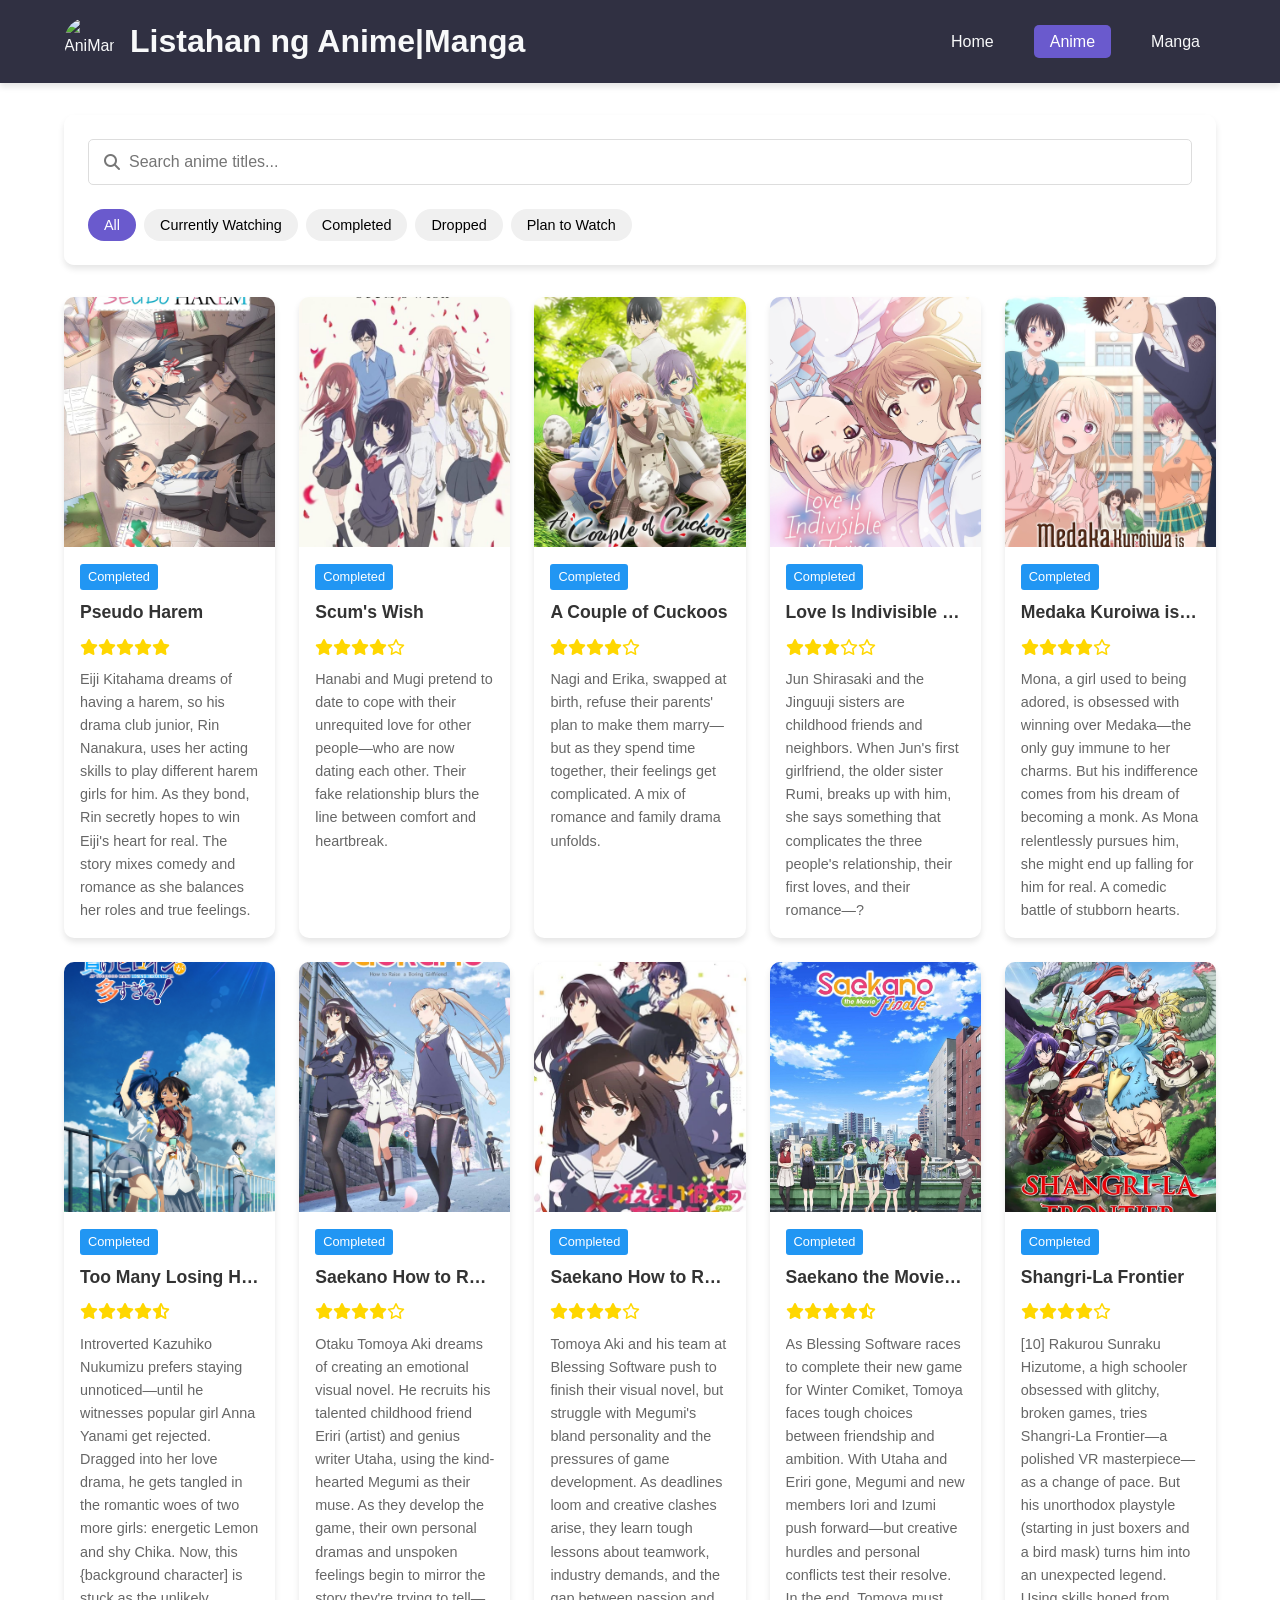
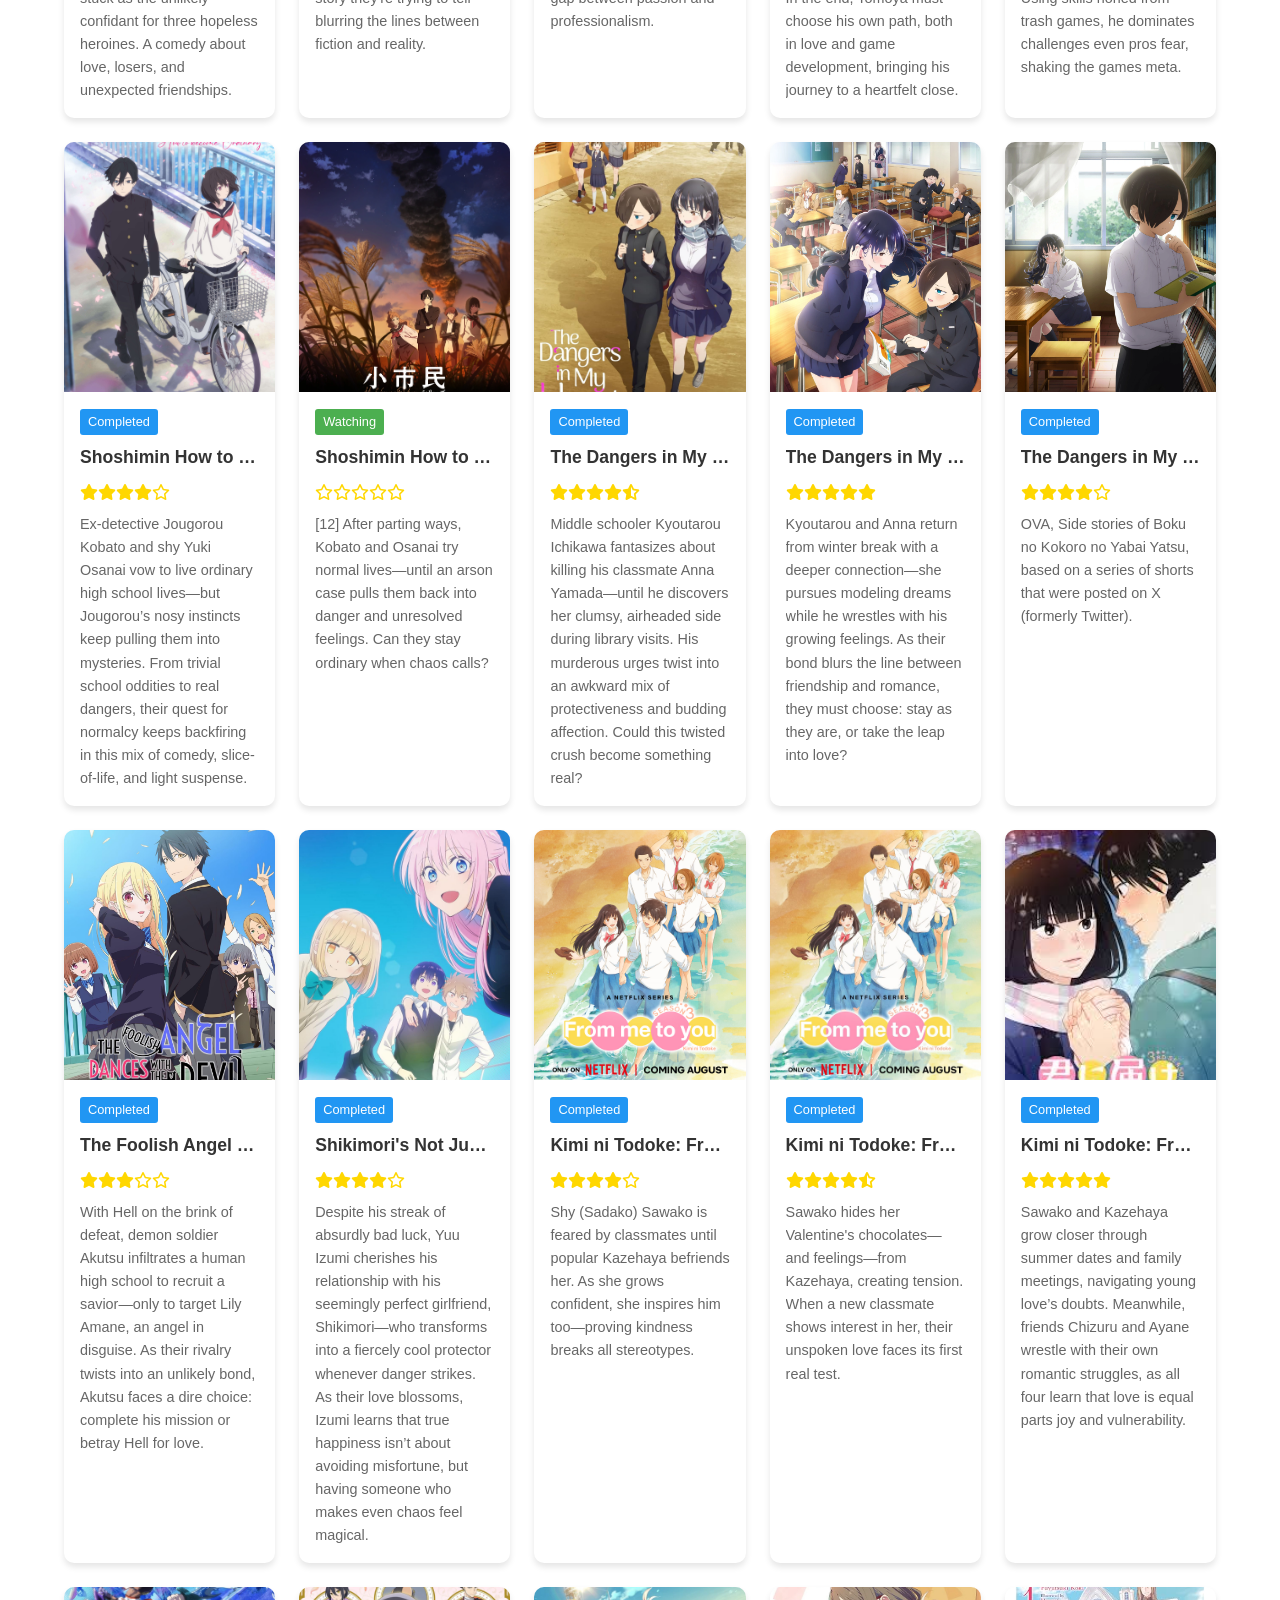
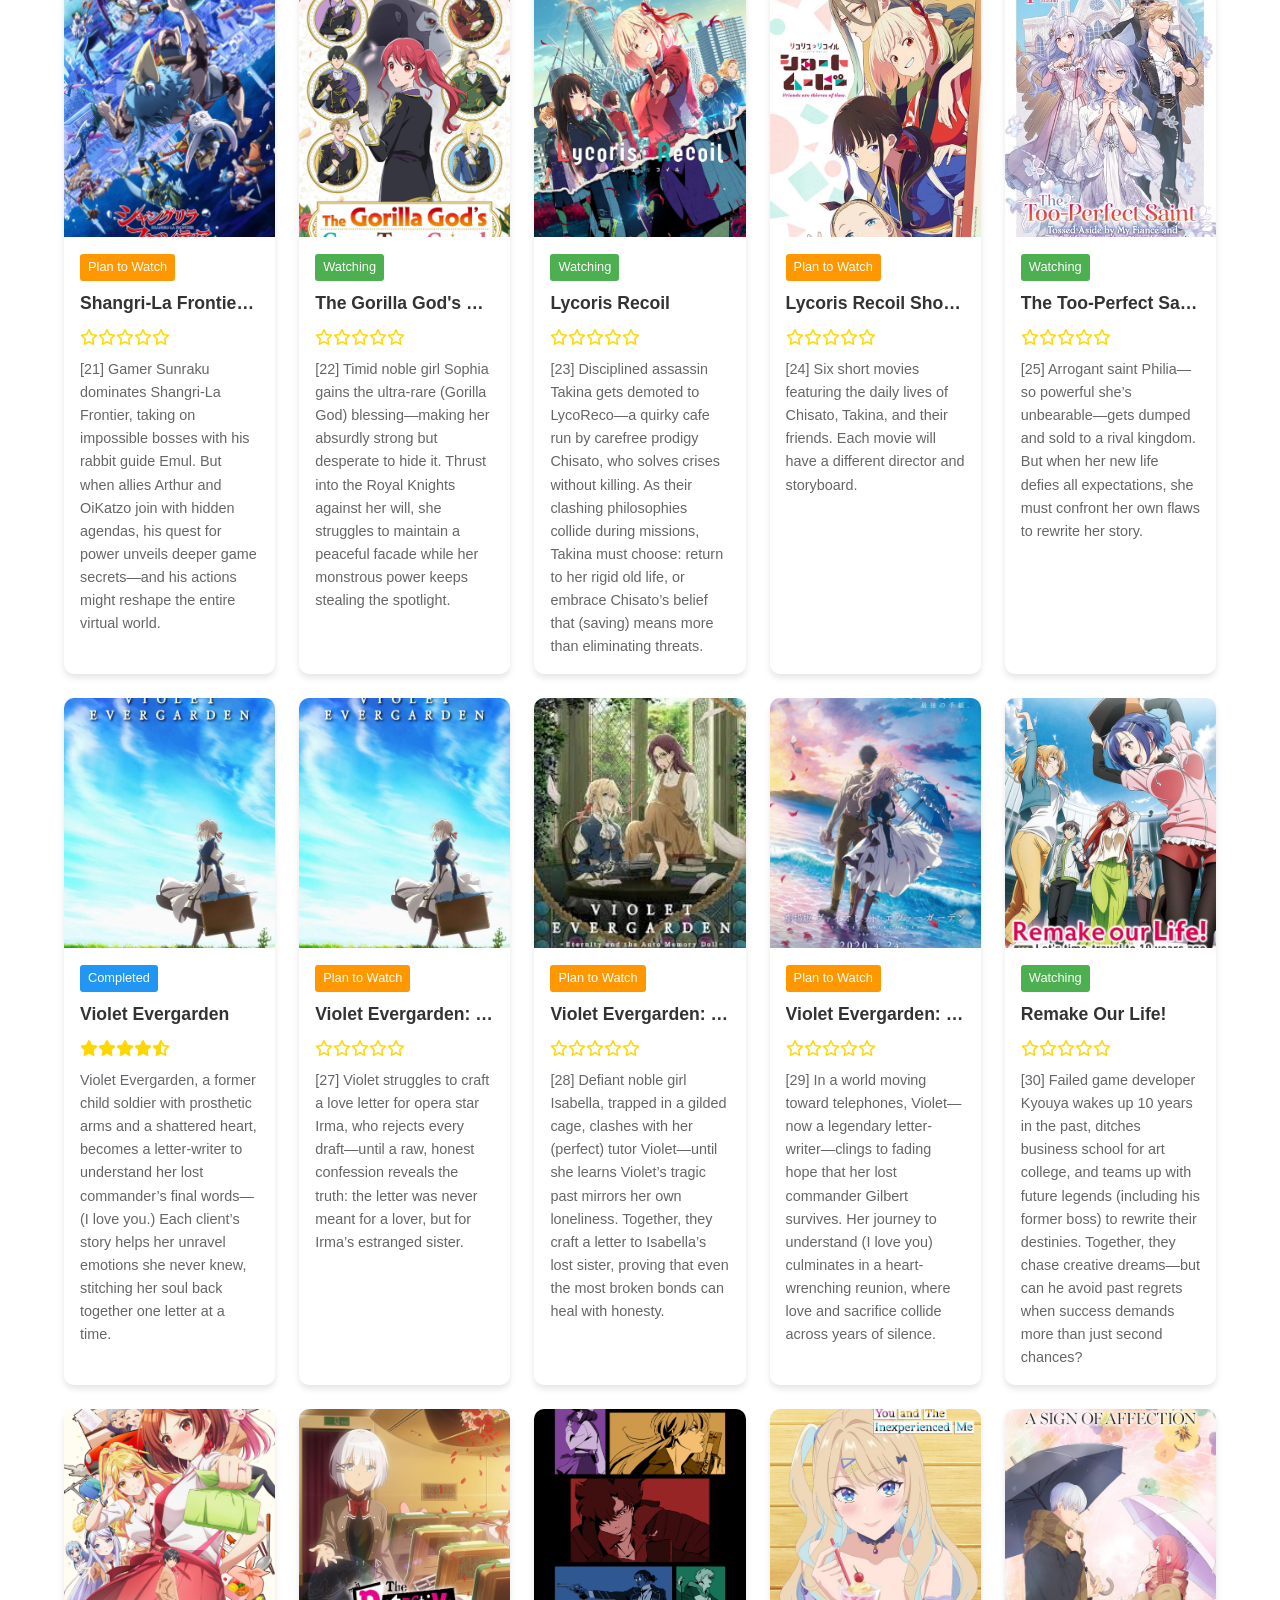
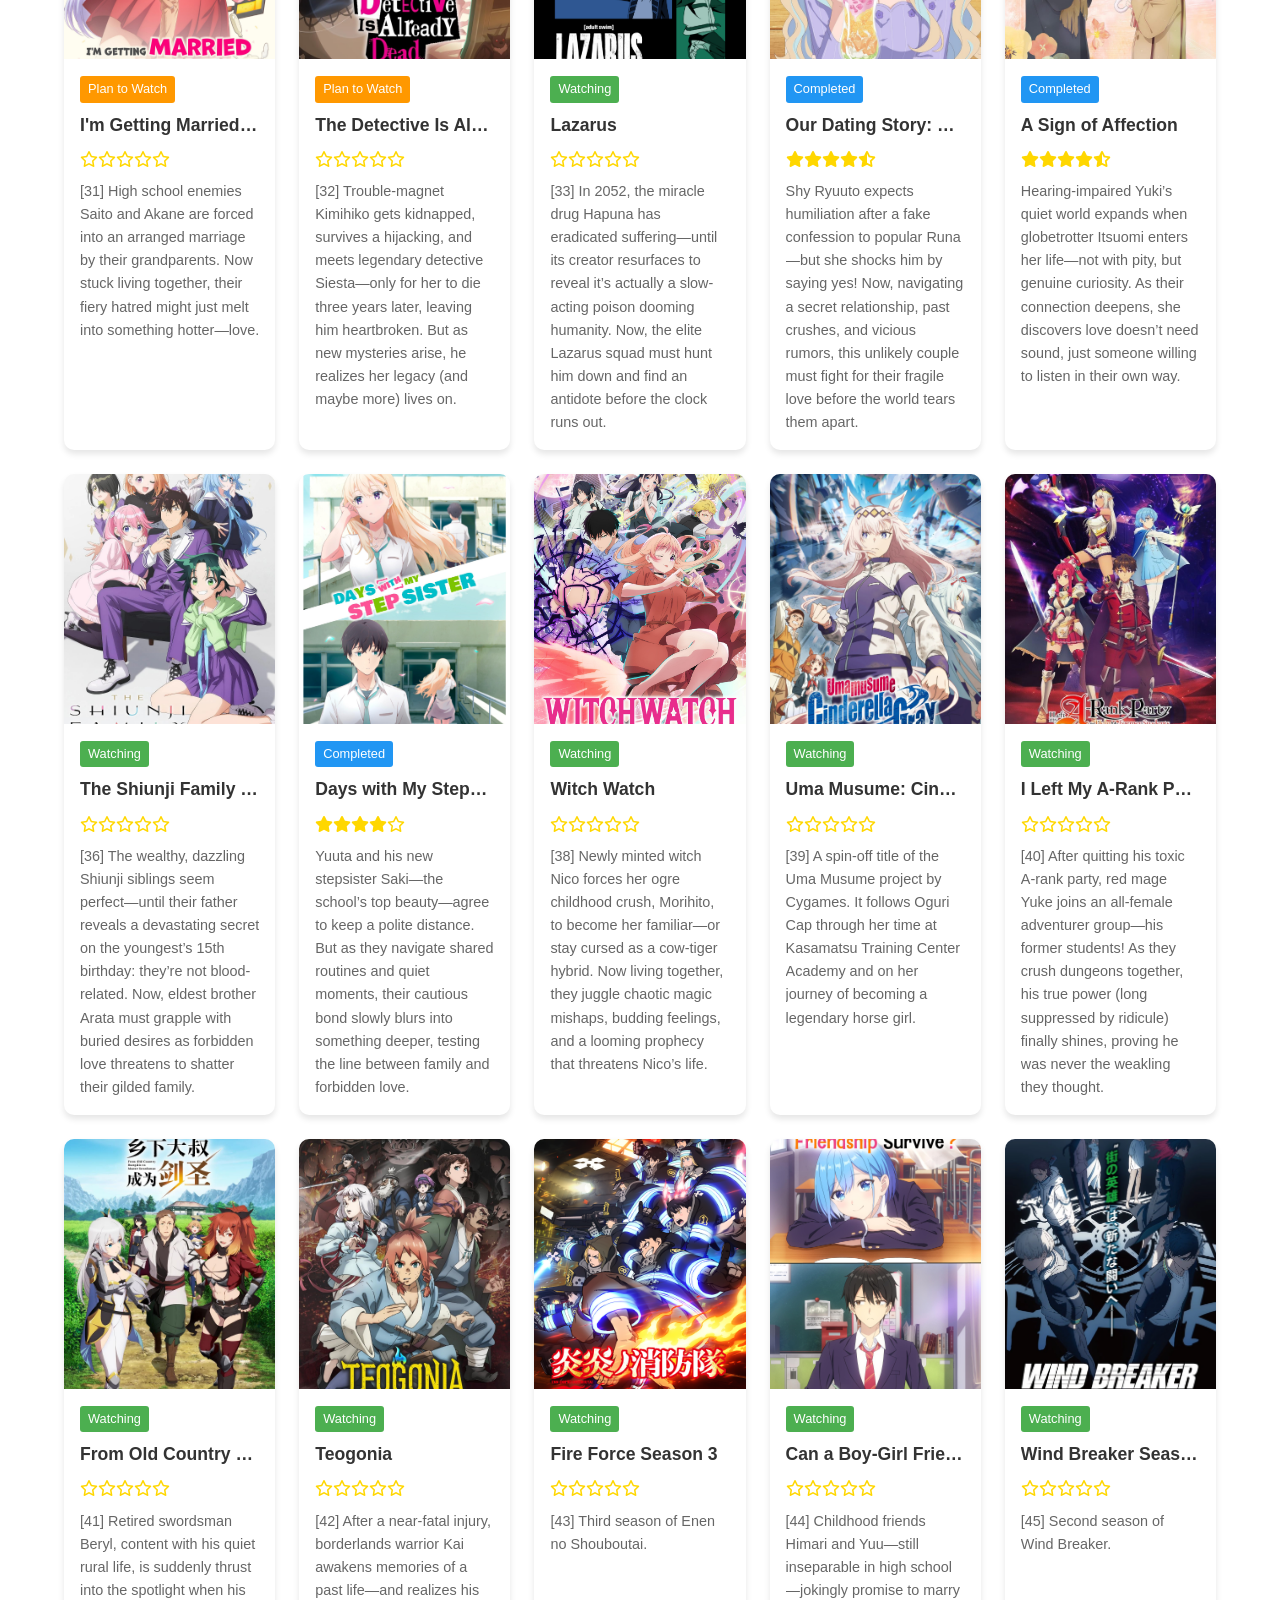
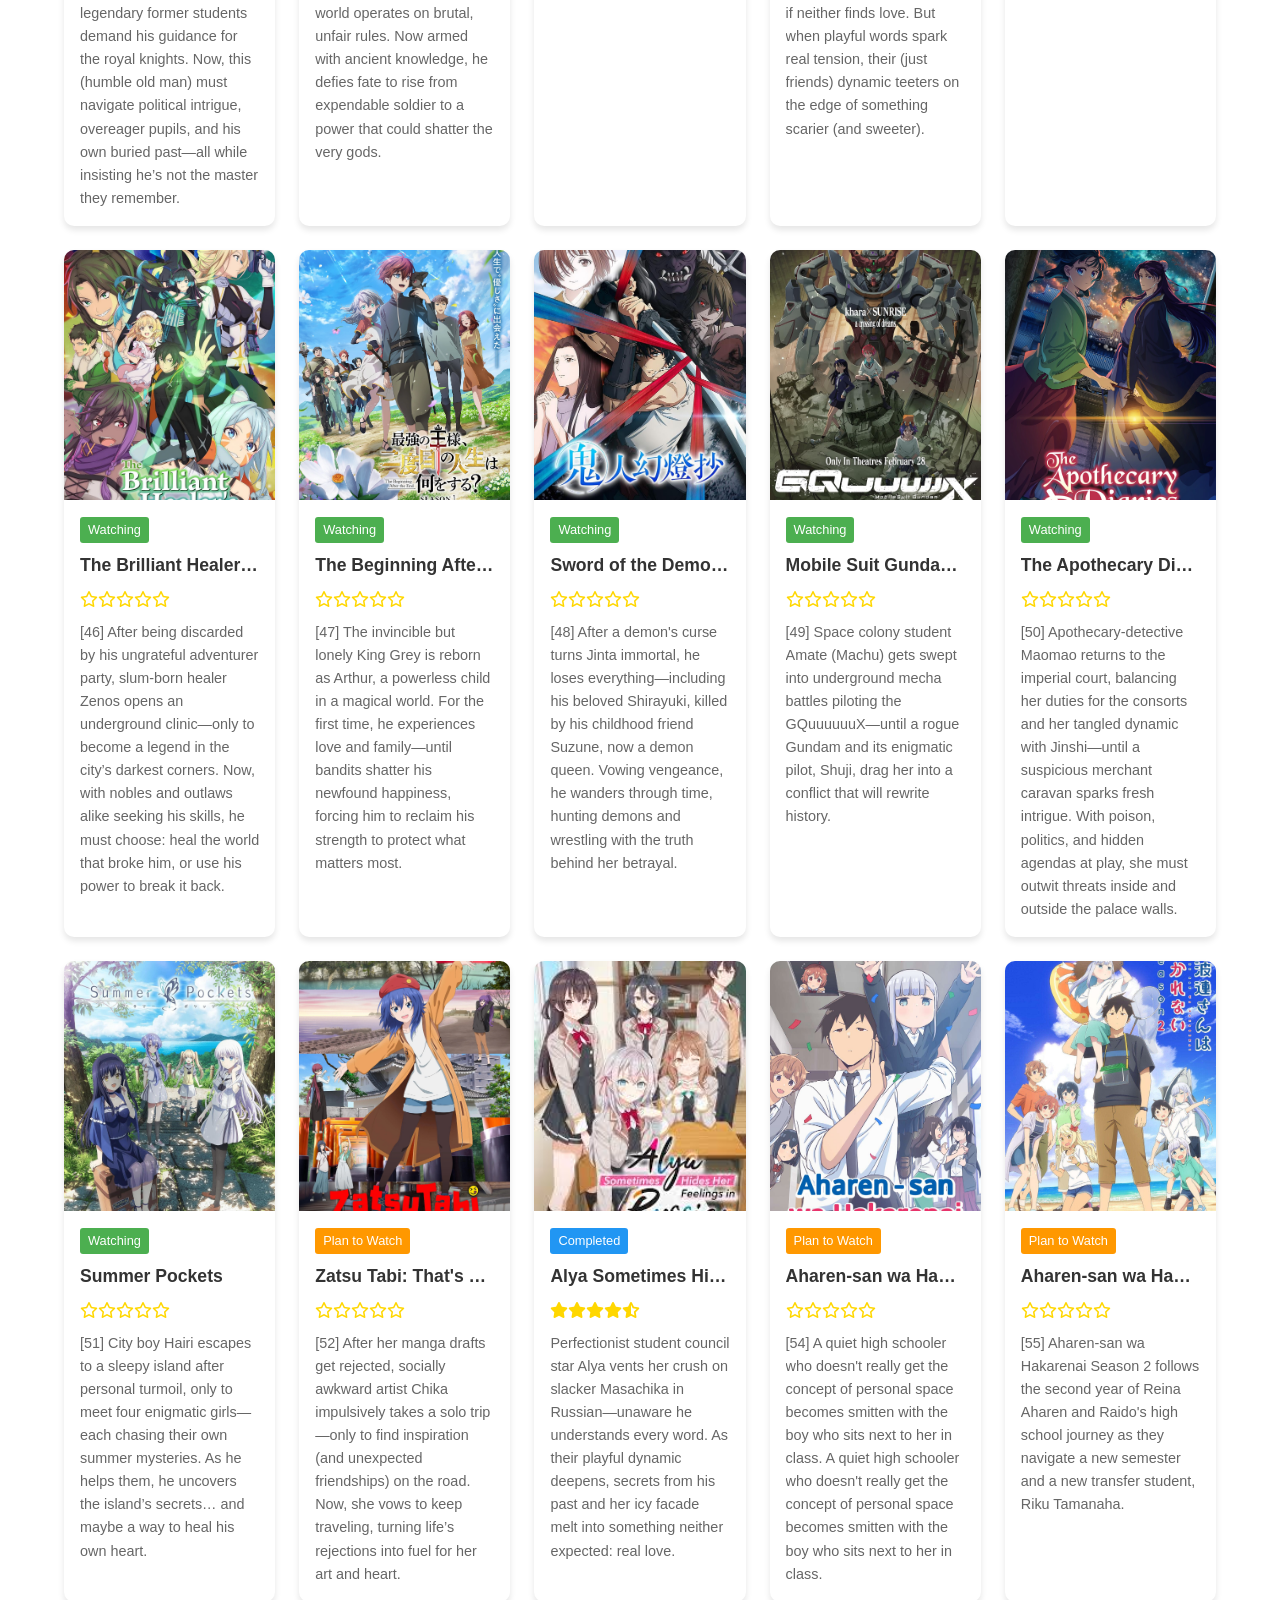
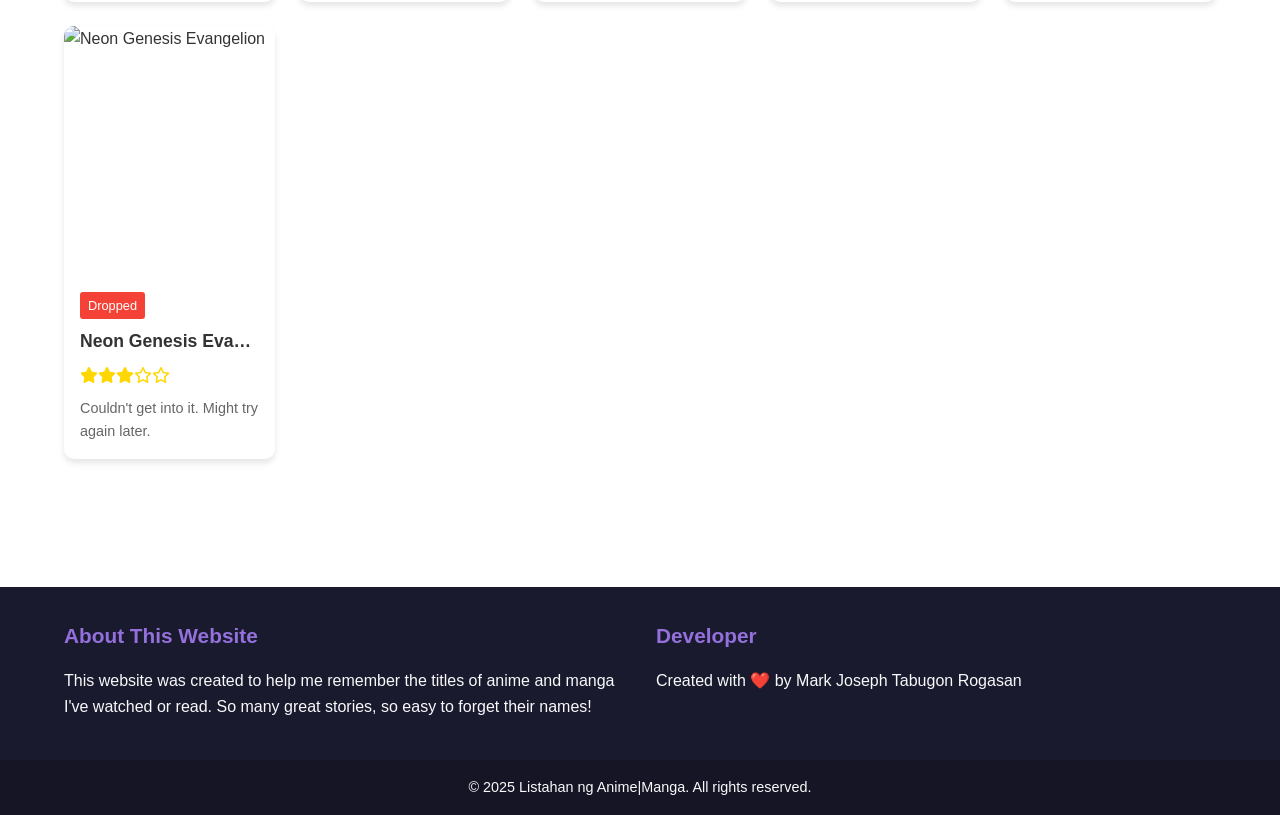
==== anime.html @ e7bed922 "Add files via upload" ====
<!DOCTYPE html>
<html lang="en">
<head>
    <meta charset="UTF-8">
    <meta name="viewport" content="width=device-width, initial-scale=1.0">
    <title>Anime List | Listahan ng Anime|Manga</title>
    <link rel="stylesheet" href="css/style.css">
    <link rel="stylesheet" href="https://cdnjs.cloudflare.com/ajax/libs/font-awesome/6.4.0/css/all.min.css">
    <link rel="icon" href="image/logo.png" type="image/png">
</head>
<body>
    <!-- Loading Screen -->
    <div class="loading-screen">
        <img src="image/loading.gif" alt="Loading...">
    </div>

    <!-- Video Modal -->
    <div class="video-modal">
        <div class="video-container">
            <span class="close-video">&times;</span>
            <iframe id="anime-video" frameborder="0" allowfullscreen></iframe>
            <div class="video-notes">
                <h3>Notes</h3>
                <p id="video-notes-content"></p>
            </div>
        </div>
    </div>

    <!-- Header -->
    <header>
        <div class="header-container">
            <div class="logo-container">
                <img src="image/logo.png" alt="AniManga Memory List Logo" class="logo">
                <h1>Listahan ng Anime|Manga</h1>
            </div>
            <nav>
                <ul>
                    <li><a href="index.html">Home</a></li>
                    <li><a href="anime.html" class="active">Anime</a></li>
                    <li><a href="manga.html">Manga</a></li>
                </ul>
            </nav>
        </div>
    </header>

    <!-- Main Content -->
    <main>
        <div class="search-filter-container">
            <div class="search-box">
                <input type="text" id="anime-search" placeholder="Search anime titles...">
                <i class="fas fa-search"></i>
            </div>
            <div class="filter-buttons">
                <button class="filter-btn active" data-filter="all">All</button>
                <button class="filter-btn" data-filter="watching">Currently Watching</button>
                <button class="filter-btn" data-filter="completed">Completed</button>
                <button class="filter-btn" data-filter="dropped">Dropped</button>
                <button class="filter-btn" data-filter="planned">Plan to Watch</button>
            </div>
        </div>

        <div class="anime-grid" id="anime-grid">
            <!-- Anime cards will be inserted here by JavaScript -->
        </div>
    </main>

    <!-- Footer -->
    <footer>
        <div class="footer-content">
            <div class="footer-section about">
                <h3>About This Website</h3>
                <p>This website was created to help me remember the titles of anime and manga I've watched or read. So many great stories, so easy to forget their names!</p>
            </div>
            <div class="footer-section developer">
                <h3>Developer</h3>
                <p>Created with ❤️ by Mark Joseph Tabugon Rogasan</p>
            </div>
        </div>
        <div class="footer-bottom">
            <p>&copy; 2025 Listahan ng Anime|Manga. All rights reserved.</p>
        </div>
    </footer>

    <script src="js/anime.js"></script>
    <script src="js/utils.js"></script>
</body>
</html>
---- css/style.css ----
/* Global Styles */
:root {
    --primary-color: #6a5acd;
    --secondary-color: #9370db;
    --dark-color: #1a1a2e;
    --light-color: #f8f9fa;
    --accent-color: #ff6b6b;
    --text-color: #333;
    --text-light: #f8f9fa;
    --shadow: 0 4px 6px rgba(0, 0, 0, 0.1);
    --transition: all 0.3s ease;
}


* {
    margin: 0;
    padding: 0;
    box-sizing: border-box;
    font-family: 'Segoe UI', Tahoma, Geneva, Verdana, sans-serif;
}
main {
    min-height: calc(100vh - 400px); /* Adjust this value based on your footer height */
    padding-bottom: 2rem;
}

body {
    background-color: var(--light-color);
    color: var(--text-color);
    line-height: 1.6;
    position: relative;
    min-height: 100vh;
    background-image: url('../images/background.jpg');
    background-size: cover;
    background-attachment: fixed;
    background-position: center;
    background-blend-mode: overlay;
    background-color: rgba(255, 255, 255, 0.9);
}
body {
    display: flex;
    flex-direction: column;
    min-height: 100vh;
}

/* Loading Screen */
.loading-screen {
    position: fixed;
    top: 0;
    left: 0;
    width: 100%;
    height: 100%;
    background-color: var(--dark-color);
    display: flex;
    justify-content: center;
    align-items: center;
    z-index: 9999;
    transition: opacity 0.5s ease;
}

.loading-screen img {
    width: 100px;
    height: 100px;
}

/* Header */
header {
    background-color: rgba(26, 26, 46, 0.9);
    color: var(--text-light);
    padding: 1rem 0;
    box-shadow: var(--shadow);
    position: sticky;
    top: 0;
    z-index: 100;
}

.header-container {
    width: 90%;
    max-width: 1200px;
    margin: 0 auto;
    display: flex;
    justify-content: space-between;
    align-items: center;
    flex-wrap: wrap;
}

.logo-container {
    display: flex;
    align-items: center;
    gap: 1rem;
}

.logo {
    width: 50px;
    height: 50px;
    border-radius: 50%;
}

nav ul {
    display: flex;
    list-style: none;
    gap: 1.5rem;
}

nav a {
    color: var(--text-light);
    text-decoration: none;
    font-weight: 500;
    padding: 0.5rem 1rem;
    border-radius: 5px;
    transition: var(--transition);
}

nav a:hover, nav a.active {
    background-color: var(--primary-color);
    color: white;
}

/* Main Content */
main {
    width: 90%;
    max-width: 1200px;
    margin: 2rem auto;
    padding-bottom: 4rem;
}

.home-main {
    display: flex;
    justify-content: center;
    align-items: center;
    min-height: 70vh;
}

.hero-section {
    text-align: center;
    max-width: 800px;
    padding: 2rem;
    background-color: rgba(255, 255, 255, 0.85);
    border-radius: 10px;
    box-shadow: var(--shadow);
}

.hero-section h2 {
    font-size: 2.5rem;
    margin-bottom: 1rem;
    color: var(--primary-color);
}

.hero-section p {
    font-size: 1.2rem;
    margin-bottom: 2rem;
}

.cta-buttons {
    display: flex;
    justify-content: center;
    gap: 1rem;
    flex-wrap: wrap;
}

.btn {
    display: inline-block;
    padding: 0.8rem 1.5rem;
    background-color: var(--primary-color);
    color: white;
    text-decoration: none;
    border-radius: 5px;
    font-weight: 500;
    transition: var(--transition);
    border: none;
    cursor: pointer;
}

.btn:hover {
    background-color: var(--secondary-color);
    transform: translateY(-3px);
    box-shadow: 0 6px 12px rgba(0, 0, 0, 0.15);
}

/* Search and Filter */
.search-filter-container {
    background-color: rgba(255, 255, 255, 0.9);
    padding: 1.5rem;
    border-radius: 10px;
    box-shadow: var(--shadow);
    margin-bottom: 2rem;
}

.search-box {
    position: relative;
    margin-bottom: 1.5rem;
}

.search-box input {
    width: 100%;
    padding: 0.8rem 1rem 0.8rem 2.5rem;
    border: 1px solid #ddd;
    border-radius: 5px;
    font-size: 1rem;
    transition: var(--transition);
}

.search-box input:focus {
    outline: none;
    border-color: var(--primary-color);
    box-shadow: 0 0 0 2px rgba(106, 90, 205, 0.2);
}

.search-box i {
    position: absolute;
    left: 1rem;
    top: 50%;
    transform: translateY(-50%);
    color: #777;
}

.filter-buttons {
    display: flex;
    gap: 0.5rem;
    flex-wrap: wrap;
}

.filter-btn {
    padding: 0.5rem 1rem;
    background-color: #f0f0f0;
    border: none;
    border-radius: 20px;
    cursor: pointer;
    transition: var(--transition);
    font-size: 0.9rem;
}

.filter-btn:hover {
    background-color: #e0e0e0;
}

.filter-btn.active {
    background-color: var(--primary-color);
    color: white;
}

/* Grid Layout */
.anime-grid, .manga-grid {
    display: grid;
    grid-template-columns: repeat(auto-fill, minmax(200px, 1fr));
    gap: 1.5rem;
}

/* Card Styles */
.anime-card, .manga-card {
    background-color: white;
    border-radius: 10px;
    overflow: hidden;
    box-shadow: var(--shadow);
    transition: var(--transition);
    position: relative;
}

.anime-card:hover, .manga-card:hover {
    transform: translateY(-5px);
    box-shadow: 0 10px 20px rgba(0, 0, 0, 0.15);
}

.card-image {
    position: relative;
    height: 250px;
    overflow: hidden;
}

.card-image img {
    width: 100%;
    height: 100%;
    object-fit: cover;
    transition: var(--transition);
}

.card-image:hover img {
    transform: scale(1.05);
}

.play-overlay {
    position: absolute;
    top: 0;
    left: 0;
    width: 100%;
    height: 100%;
    background-color: rgba(0, 0, 0, 0.5);
    display: flex;
    justify-content: center;
    align-items: center;
    opacity: 0;
    transition: var(--transition);
}

.play-overlay i {
    color: white;
    font-size: 3rem;
    text-shadow: 0 0 10px rgba(0, 0, 0, 0.5);
}

.card-image:hover .play-overlay {
    opacity: 1;
}

.card-content {
    padding: 1rem;
}

.card-content h3 {
    font-size: 1.1rem;
    margin-bottom: 0.5rem;
    white-space: nowrap;
    overflow: hidden;
    text-overflow: ellipsis;
}

.card-status {
    display: inline-block;
    padding: 0.2rem 0.5rem;
    font-size: 0.8rem;
    border-radius: 3px;
    margin-bottom: 0.5rem;
}

.status-watching, .status-reading {
    background-color: #4CAF50;
    color: white;
}

.status-completed {
    background-color: #2196F3;
    color: white;
}

.status-dropped {
    background-color: #f44336;
    color: white;
}

.status-planned {
    background-color: #FF9800;
    color: white;
}

.rating {
    color: #FFD700;
    margin-top: 0.5rem;
}

.notes {
    margin-top: 0.5rem;
    font-size: 0.9rem;
    color: #666;
    display: -webkit-box;
    -webkit-box-orient: vertical;
    overflow: hidden;
}

/* Video Modal */
.video-modal {
    display: none;
    position: fixed;
    top: 0;
    left: 0;
    width: 100%;
    height: 100%;
    background-color: rgba(0, 0, 0, 0.8);
    z-index: 1000;
    justify-content: center;
    align-items: center;
}

.video-container {
    position: relative;
    width: 80%;
    max-width: 1000px;
    background-color: white;
    border-radius: 10px;
    padding: 1rem;
    animation: modalFadeIn 0.3s ease;
}

@keyframes modalFadeIn {
    from {
        opacity: 0;
        transform: translateY(-50px);
    }
    to {
        opacity: 1;
        transform: translateY(0);
    }
}

.close-video {
    position: absolute;
    top: -15px;
    right: -15px;
    width: 40px;
    height: 40px;
    background-color: var(--accent-color);
    color: white;
    border-radius: 50%;
    display: flex;
    justify-content: center;
    align-items: center;
    font-size: 1.5rem;
    cursor: pointer;
    z-index: 1001;
    box-shadow: var(--shadow);
    transition: var(--transition);
}

.close-video:hover {
    background-color: #ff5252;
    transform: rotate(90deg);
}

.video-container iframe {
    width: 100%;
    height: 500px;
    border-radius: 5px;
}

.video-notes {
    margin-top: 1rem;
    padding: 1rem;
    background-color: #f5f5f5;
    border-radius: 5px;
}

.video-notes h3 {
    margin-bottom: 0.5rem;
    color: var(--primary-color);
}

/* Footer */
footer {
    background-color: var(--dark-color);
    color: var(--text-light);
    padding: 2rem 0 0;
    position: relative; /* Changed from absolute to relative */
    width: 100%;
    margin-top: 2rem; /* Add some space above the footer */
}

.footer-content {
    width: 90%;
    max-width: 1200px;
    margin: 0 auto;
    display: grid;
    grid-template-columns: repeat(auto-fit, minmax(300px, 1fr));
    gap: 2rem;
    padding-bottom: 2rem;
}

.footer-section h3 {
    font-size: 1.3rem;
    margin-bottom: 1rem;
    color: var(--secondary-color);
}

.footer-section p {
    margin-bottom: 0.5rem;
}

.footer-bottom {
    text-align: center;
    padding: 1rem 0;
    background-color: rgba(0, 0, 0, 0.2);
    font-size: 0.9rem;
}

/* Responsive Design */
@media (max-width: 768px) {
    .header-container {
        flex-direction: column;
        gap: 1rem;
    }

    nav ul {
        gap: 0.5rem;
    }

    .anime-grid, .manga-grid {
        grid-template-columns: repeat(auto-fill, minmax(150px, 1fr));
    }

    .video-container {
        width: 95%;
    }

    .video-container iframe {
        height: 300px;
    }
}

@media (max-width: 480px) {
    .hero-section h2 {
        font-size: 1.8rem;
    }

    .filter-buttons {
        justify-content: center;
    }

    .anime-grid, .manga-grid {
        grid-template-columns: repeat(auto-fill, minmax(120px, 1fr));
    }

    .card-image {
        height: 180px;
    }

    .card-content h3 {
        font-size: 1rem;
    }
}
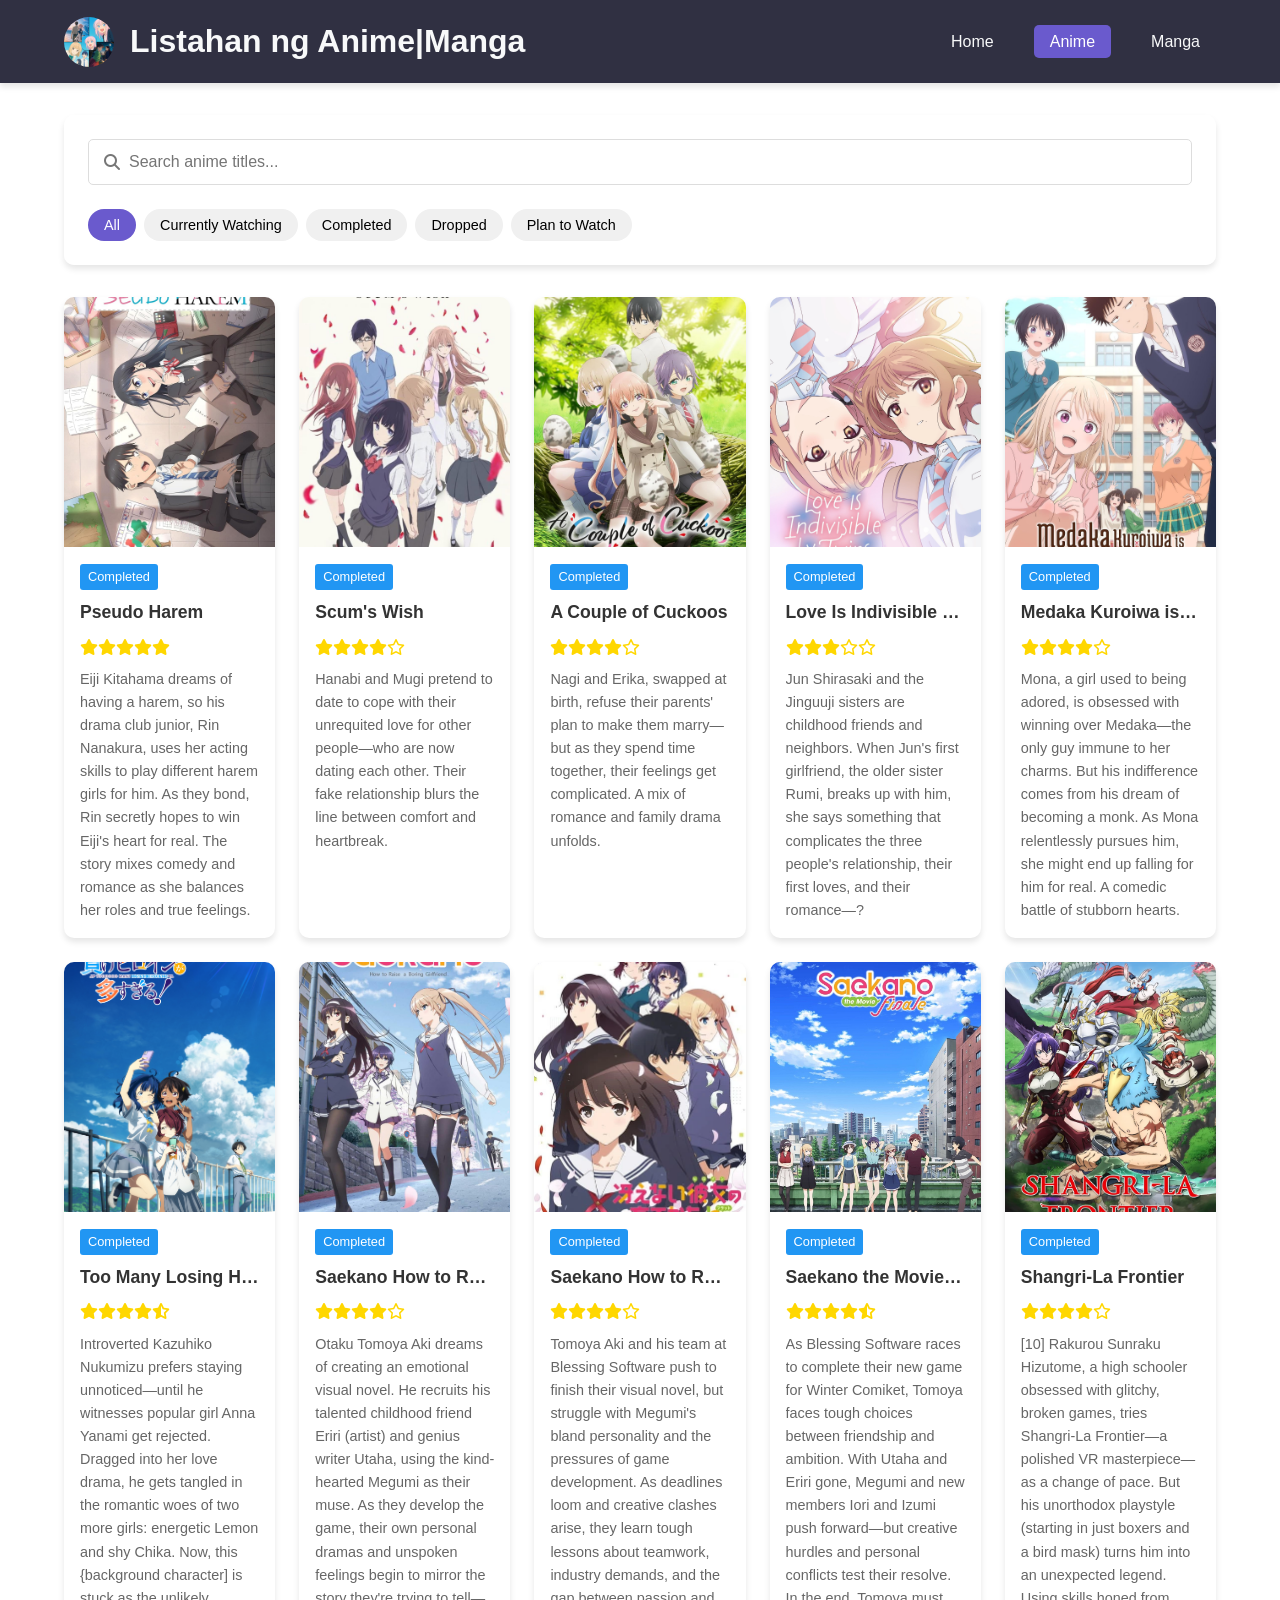
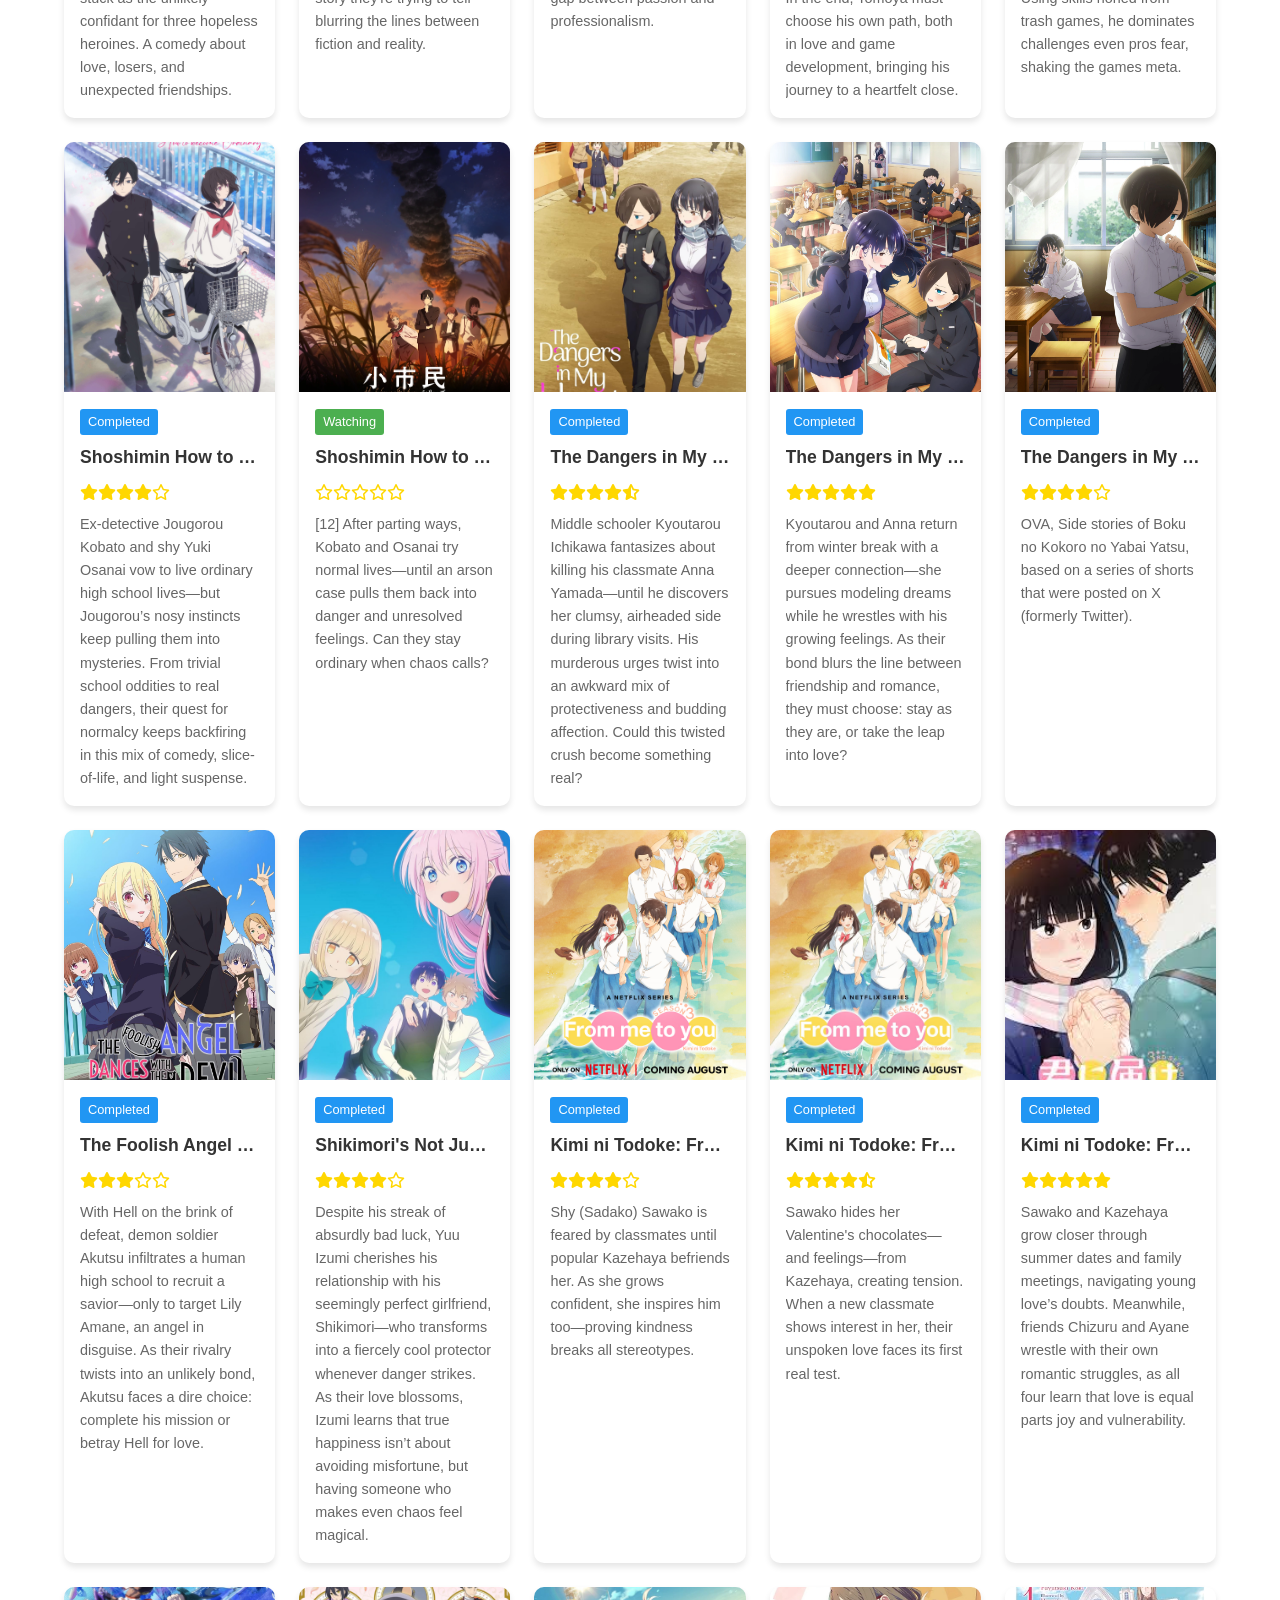
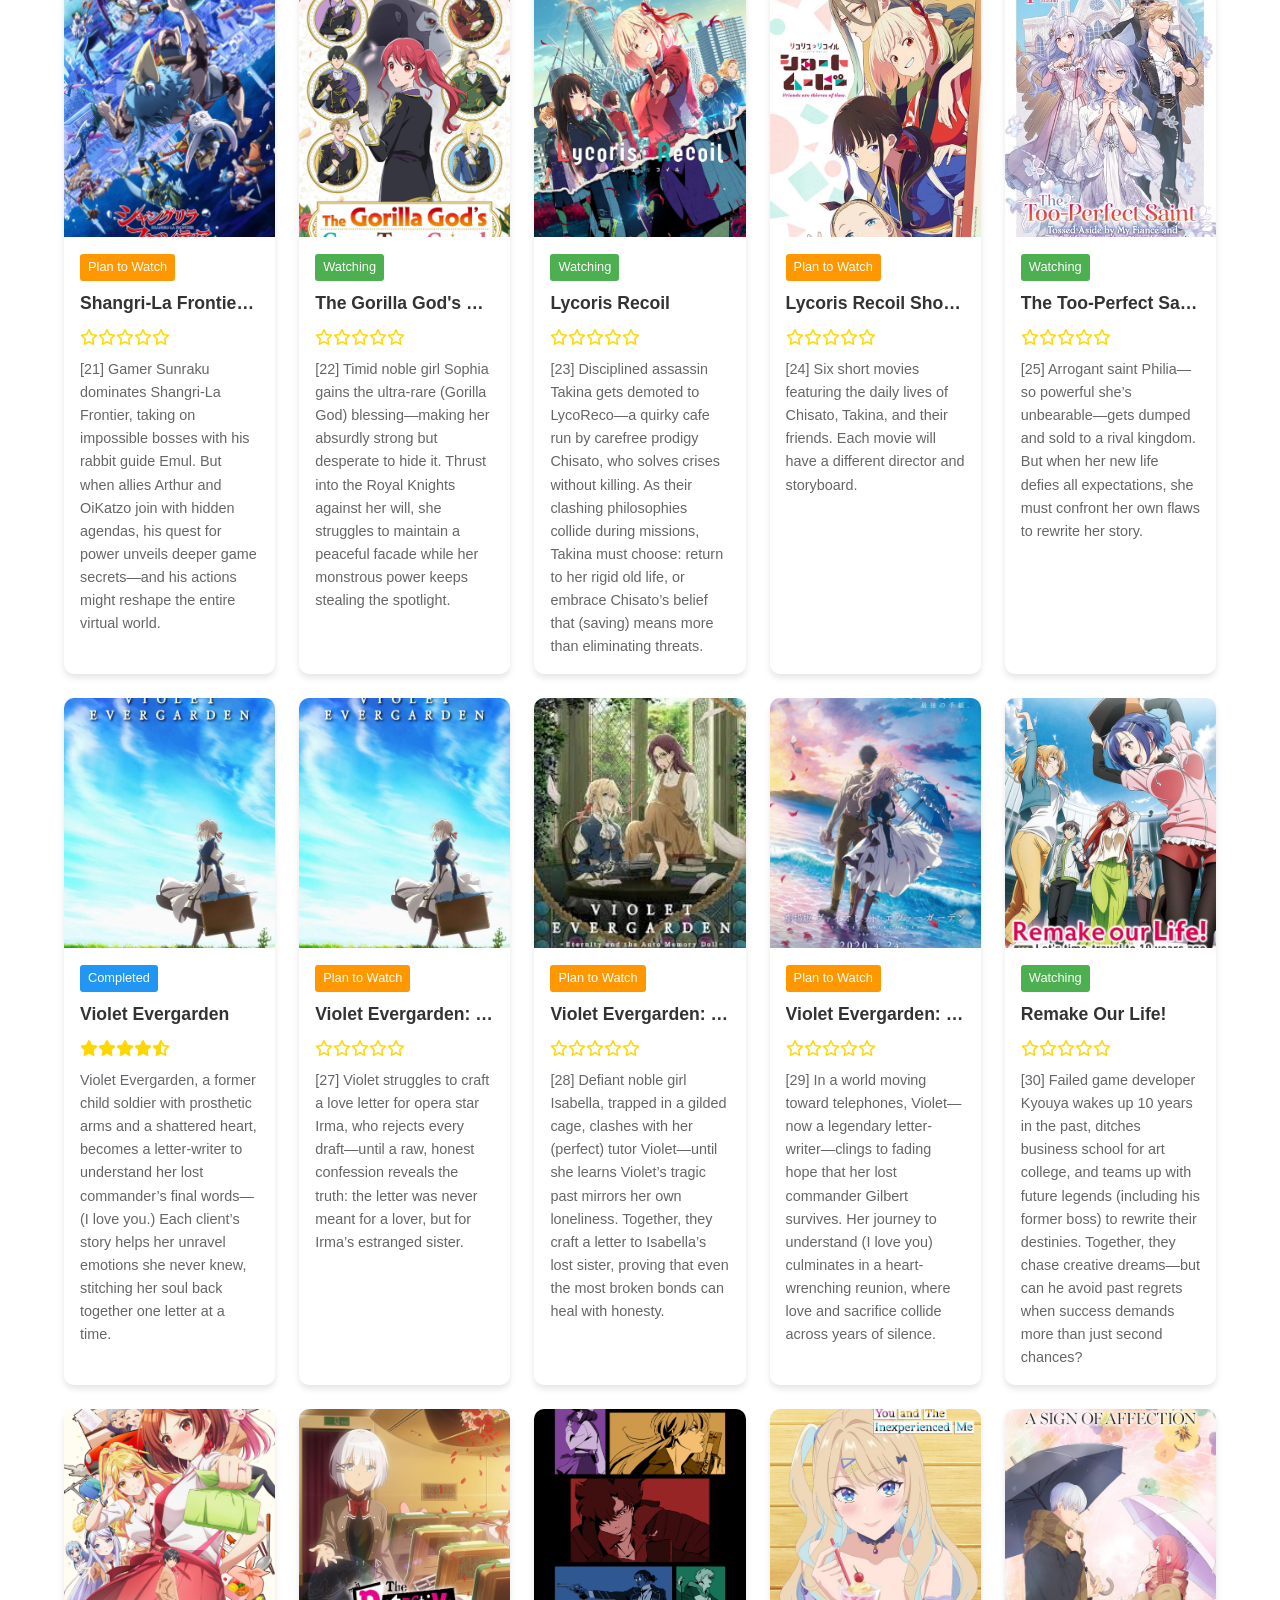
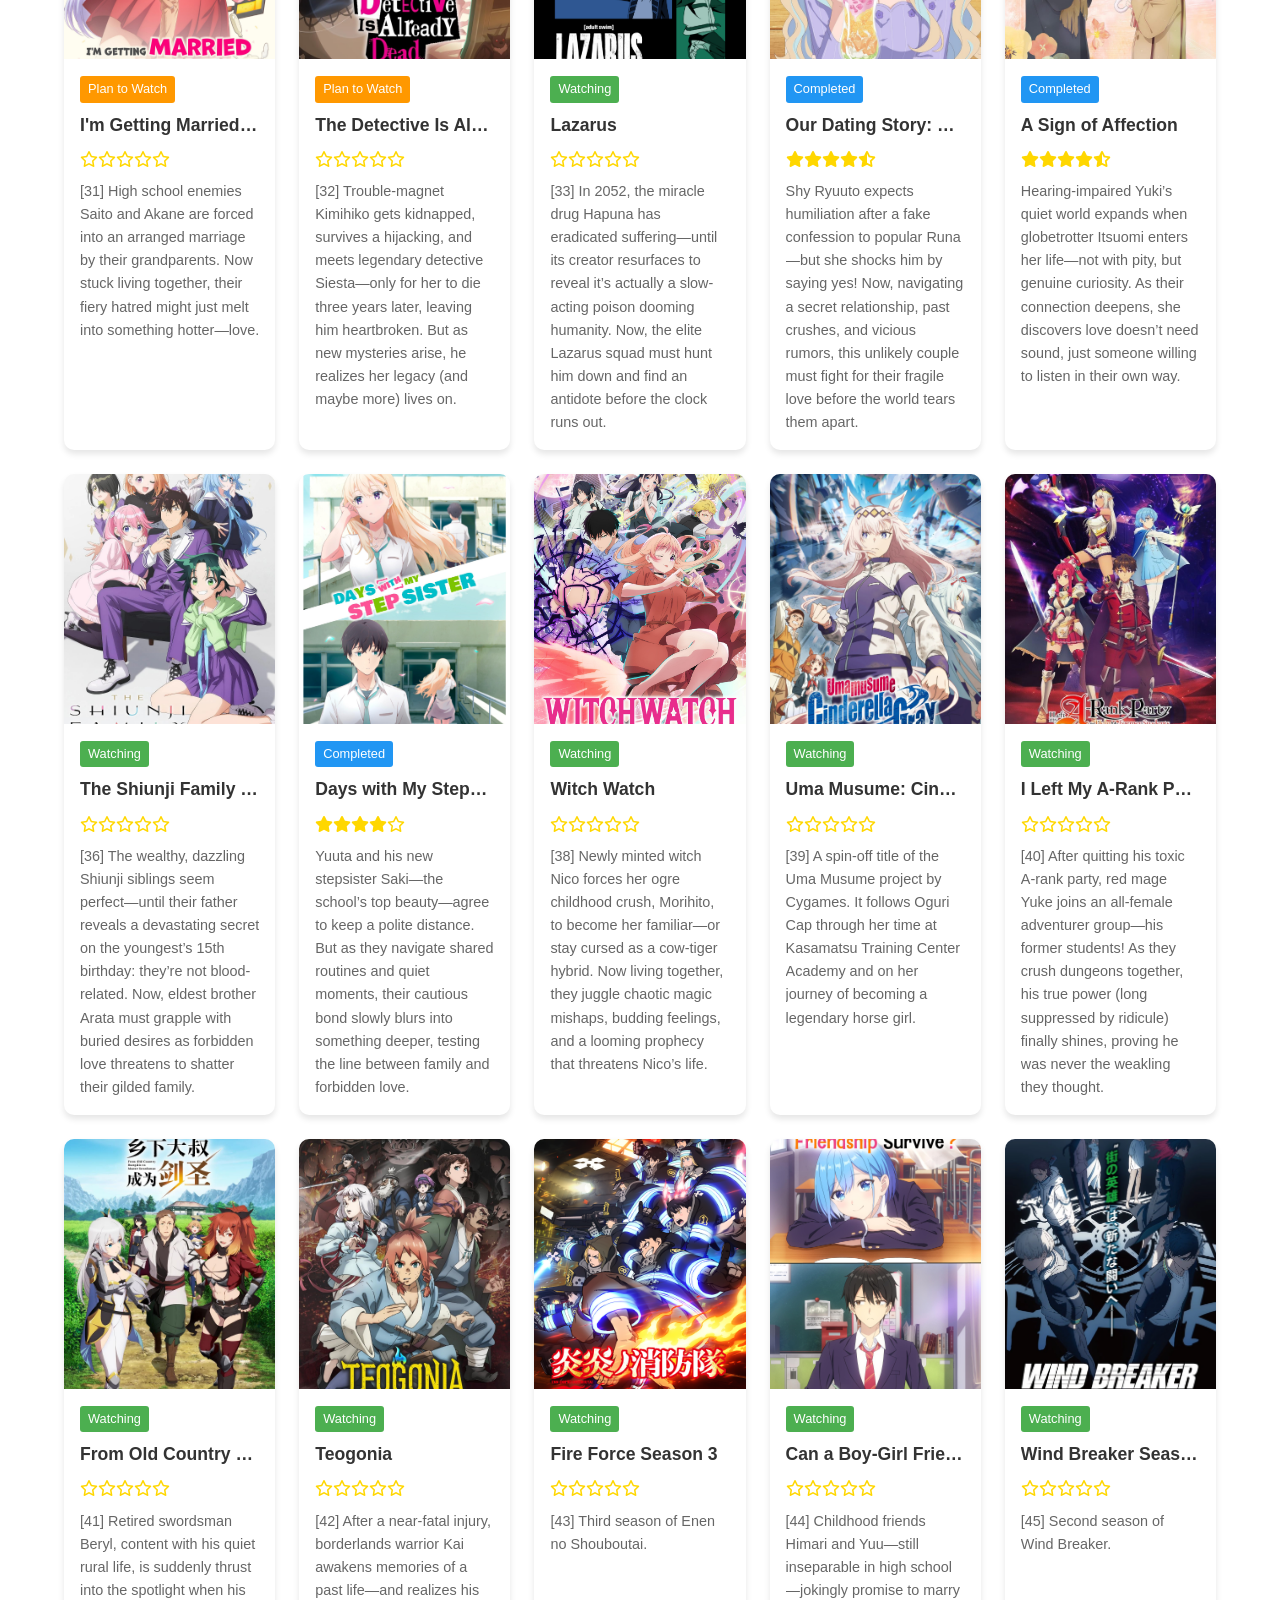
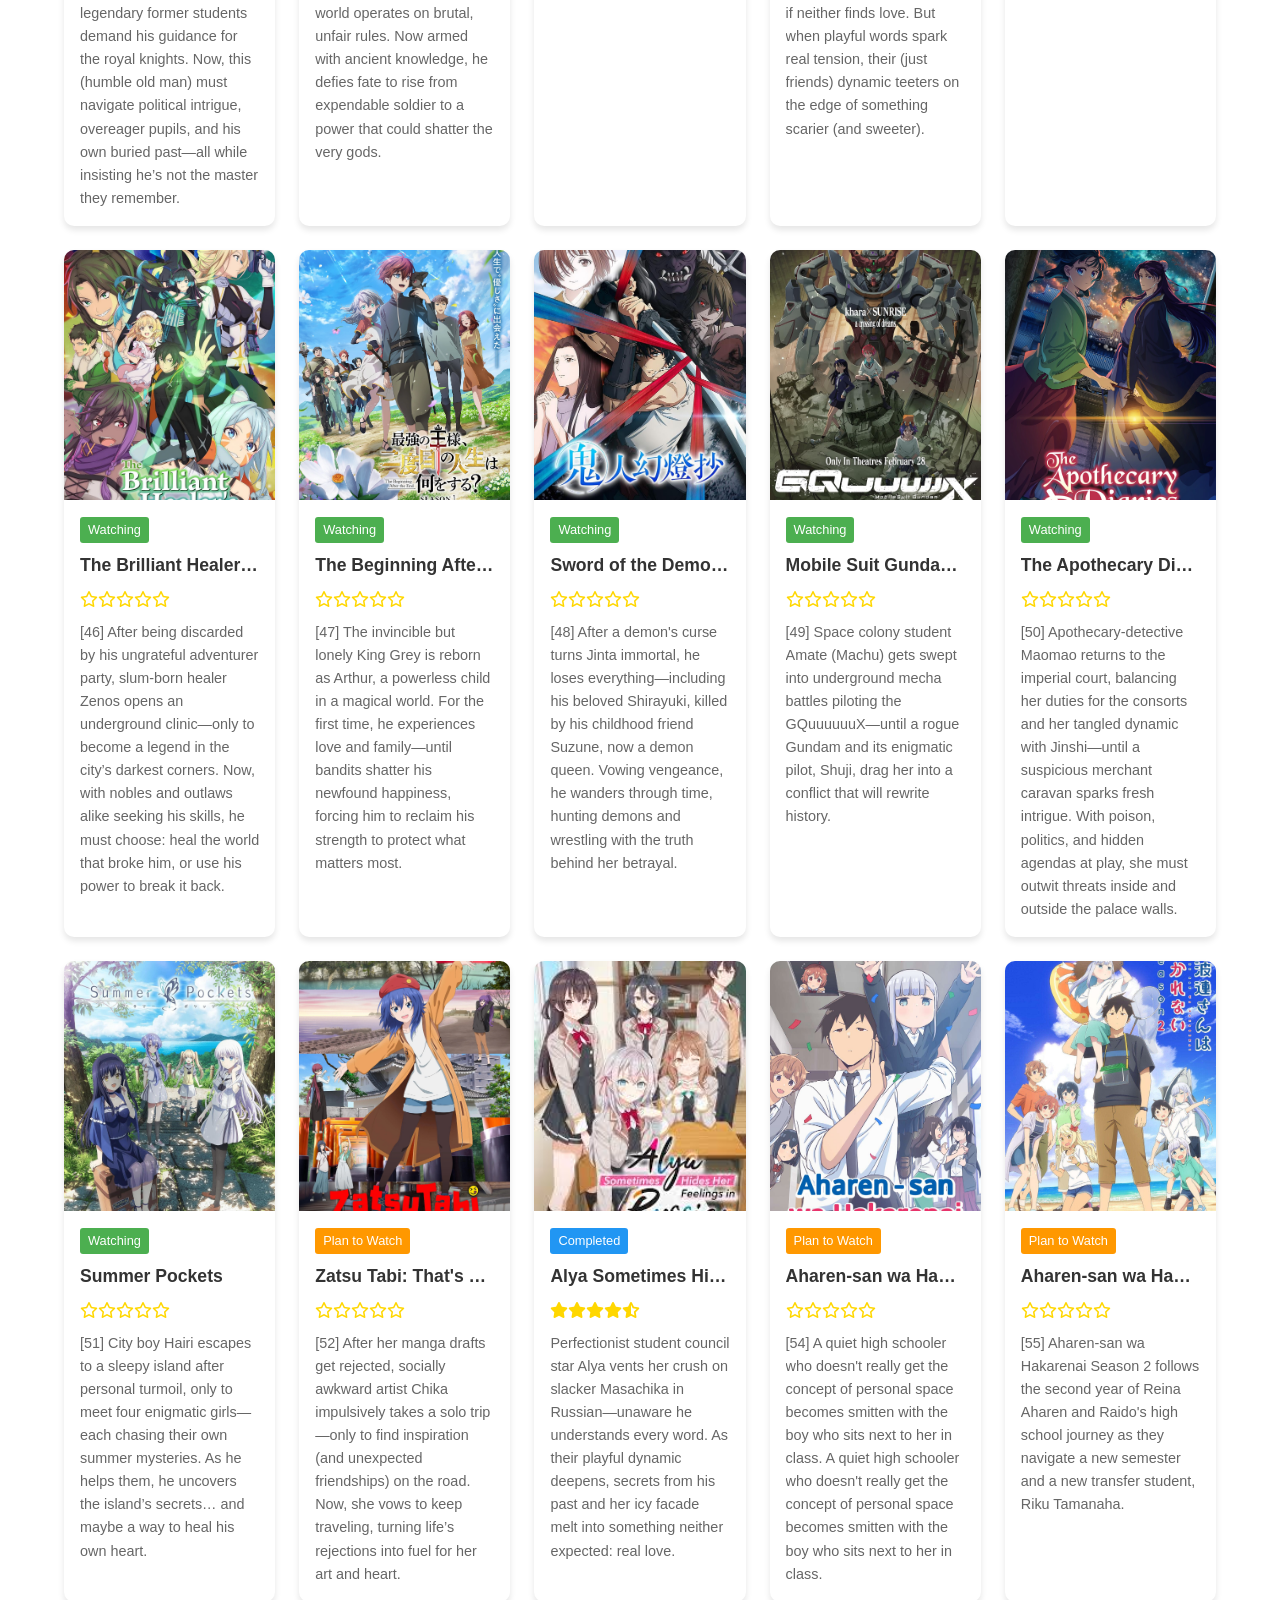
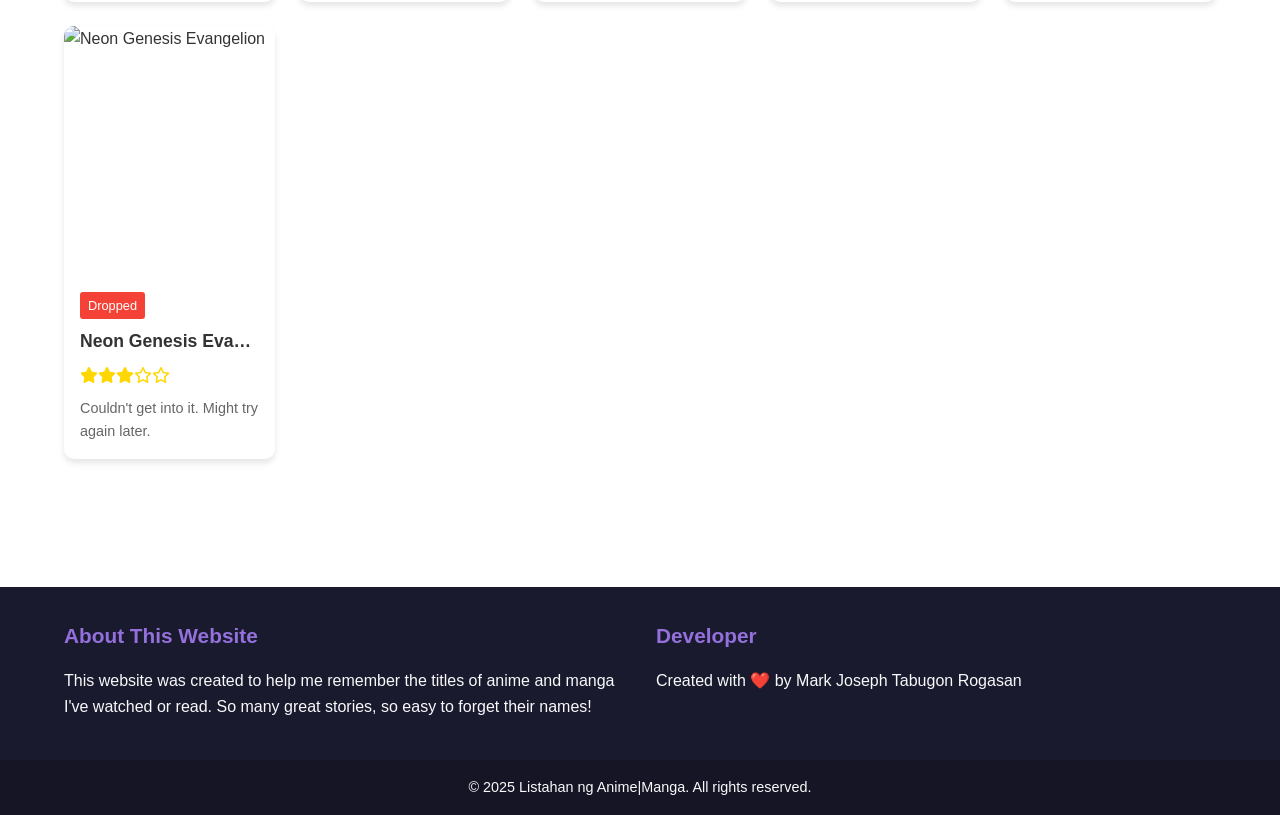
==== commit 7c63ffdc: "Update anime.html" ====
--- a/anime.html
+++ b/anime.html
@@ -6,7 +6,7 @@
     <title>Anime List | Listahan ng Anime|Manga</title>
     <link rel="stylesheet" href="css/style.css">
     <link rel="stylesheet" href="https://cdnjs.cloudflare.com/ajax/libs/font-awesome/6.4.0/css/all.min.css">
-    <link rel="icon" href="image/logo.png" type="image/png">
+    <link rel="icon" href="image/icon.png" type="image/png">
 </head>
 <body>
     <!-- Loading Screen -->
@@ -84,4 +84,4 @@
     <script src="js/anime.js"></script>
     <script src="js/utils.js"></script>
 </body>
-</html>+</html>
